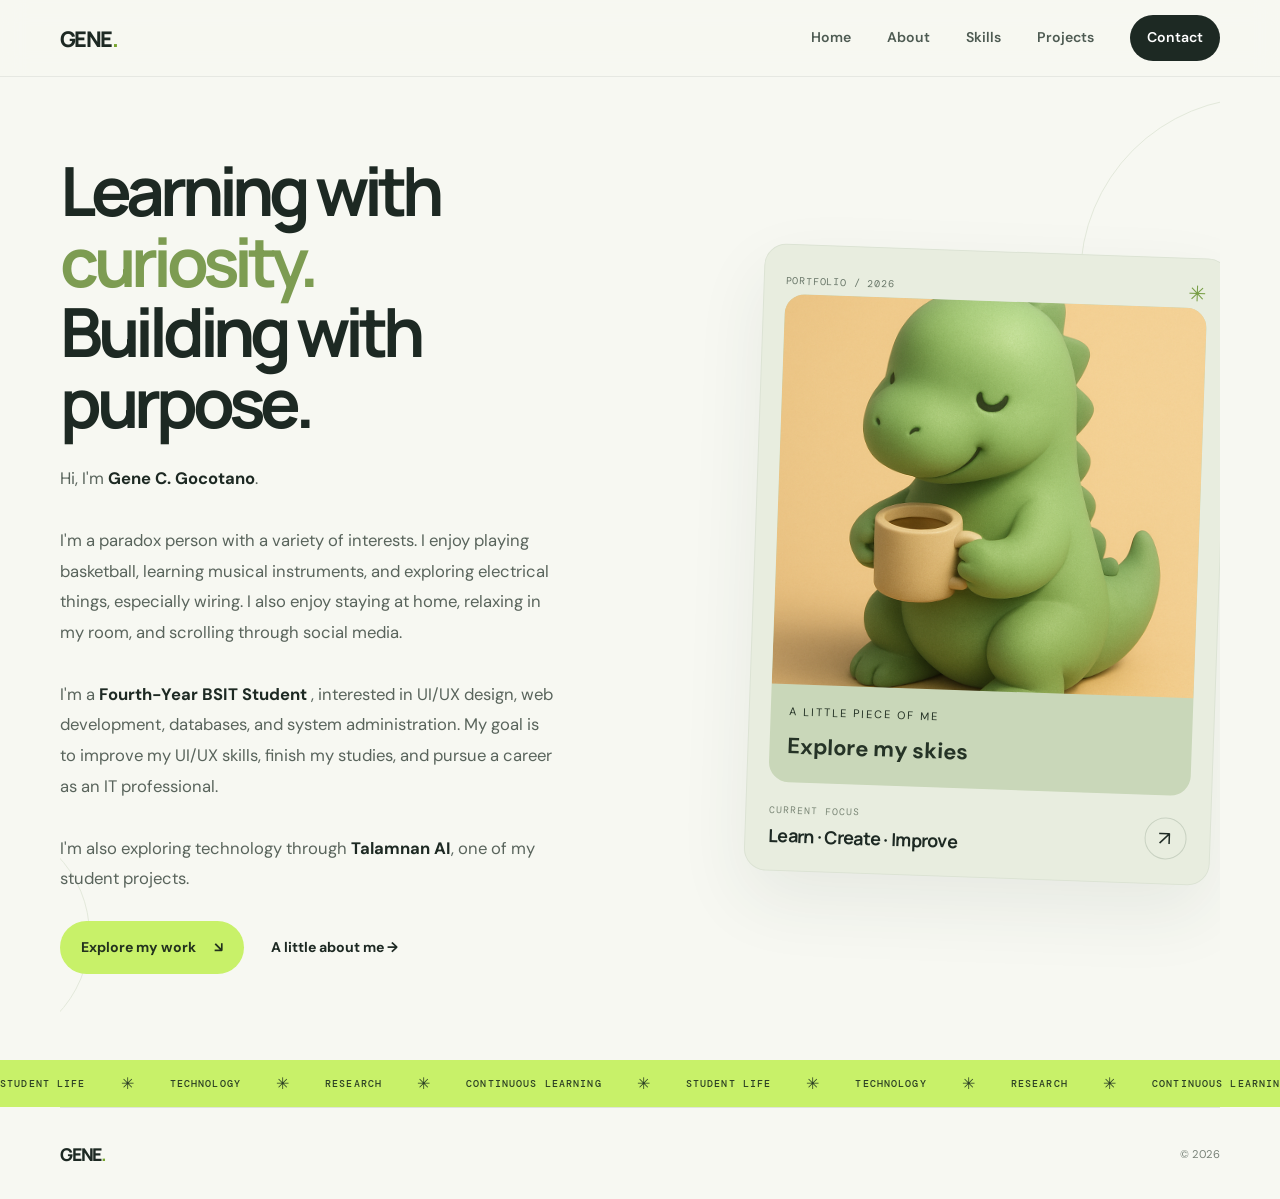
==== index.html @ babecedb "Add portfolio website" ====
<!doctype html>
<!DOCTYPE html>

<html lang="en">

<head>
    <meta charset="utf-8" />
    <meta content="width=device-width, initial-scale=1" name="viewport" />
    <meta content="Gocotano Gene C. — BSIT student portfolio featuring academic work, skills, and learning journey."
        name="description" />
    <title>Home | Gocotano Gene C. — Student Portfolio</title>
    <link href="style.css" rel="stylesheet" />
</head>

<body>
    <a class="skip-link" href="#main">Skip to content</a>
    <header class="site-header">
        <nav aria-label="Main navigation" class="nav wrap">
            <a class="brand" href="index.html">GENE<span>.</span></a>
            <button aria-controls="nav-links" aria-expanded="false" aria-label="Toggle navigation" class="menu-toggle">
                <span></span><span></span><span></span>
            </button>
            <div class="nav-links" id="nav-links"><a href="index.html" aria-current="page">Home</a><a
                    href="about.html">About</a><a href="skills.html">Skills</a><a href="projects.html">Projects</a><a
                    class="nav-cta" href="contact.html">Contact</a></div>
        </nav>
    </header>
    <main id="main">
        <section class="hero wrap" id="home">
            <div class="hero-copy">
               
                <h1>Learning with<br /><span>curiosity.</span><br />Building with purpose.</h1>

                <p class="hero-intro">
                    Hi, I'm <strong>Gene C. Gocotano</strong>.
                    <br><br>
                    I'm a paradox person with a variety of interests.
                    I enjoy playing basketball, learning musical instruments,
                    and exploring electrical things, especially wiring.
                    I also enjoy staying at home, relaxing in my room,
                    and scrolling through social media.
                    <br><br>
                    I'm a <strong>Fourth-Year BSIT Student </strong>,
                    interested in UI/UX design, web development,
                    databases, and system administration.
                    My goal is to improve my UI/UX skills, finish my studies,
                    and pursue a career as an IT professional.
                    <br><br>
                    I'm also exploring technology through
                    <strong>Talamnan AI</strong>, one of my student projects.
                </p>

                <div class="hero-actions">
                    <a class="button button-primary" href="projects.html">Explore my work <span
                            aria-hidden="true">↘</span></a>
                    <a class="text-link" href="about.html">A little about me <span aria-hidden="true">→</span></a>
                </div>
                
            </div>
            <aside aria-label="Portfolio introduction card" class="hero-card">
                <div class="card-top"><span>PORTFOLIO / 2026</span><span class="tiny-star">✳</span></div>


                <div class="dino-feature">
                    <img src="assets/Dino2.PNG" alt="Genesour, my green dinosaur mascot">
                    <div class="dino-caption">
                        <p>A LITTLE PIECE OF ME</p>
                        <h2>Explore my skies</h2>
                    </div>
                </div>



                <div class="hero-card-bottom">
                    <div>
                        <p class="mini-label">CURRENT FOCUS</p>
                        <h2>Learn · Create · Improve</h2>
                    </div>

                    <a href="skies.html" class="round-arrow" aria-label="Explore my sky photos"
                        title="Explore my skies">↗</a>
                </div>

            </aside>
            <div class="hero-orb orb-one"></div>
            <div class="hero-orb orb-two"></div>
        </section>
        <section aria-label="Portfolio themes" class="ticker">
            <div class="ticker-track"><span>STUDENT
                    LIFE</span><i>✳</i><span>TECHNOLOGY</span><i>✳</i><span>RESEARCH</span><i>✳</i><span>CONTINUOUS
                    LEARNING</span><i>✳</i><span>STUDENT
                    LIFE</span><i>✳</i><span>TECHNOLOGY</span><i>✳</i><span>RESEARCH</span><i>✳</i><span>CONTINUOUS
                    LEARNING</span></div>
        </section>
    </main>
    <footer class="footer wrap">
        <a class="brand" href="index.html">GENE<span>.</span></a>
        
        <p>© <span id="year">2026</span></p>
    </footer>
    <script src="script.js"></script>
</body>

</html>
---- style.css ----
@import url('https://fonts.googleapis.com/css2?family=DM+Mono:wght@400;500&family=DM+Sans:wght@400;500;600;700&family=Manrope:wght@400;500;600;700;800&display=swap');

:root {
    --ink: #1d2923;
    --muted: #65716a;
    --green: #c8f169;
    --forest: #203b2d;
    --cream: #f7f8f2;
    --line: #dfe4d9;
    --white: #fff;
    --mono: "DM Mono", monospace;
    --sans: "DM Sans", sans-serif;
    --display: "Manrope", sans-serif
}

* {
    box-sizing: border-box
}

html {
    scroll-behavior: smooth;
    scroll-padding-top: 85px
}

body {
    margin: 0;
    background: var(--cream);
    color: var(--ink);
    font-family: var(--sans);
    line-height: 1.65
}

a {
    color: inherit;
    text-decoration: none
}

.wrap {
    width: min(1160px, calc(100% - 48px));
    margin-inline: auto
}

.skip-link {
    position: absolute;
    left: -999px;
    top: 10px;
    background: #fff;
    padding: 10px;
    z-index: 99
}

.skip-link:focus {
    left: 10px
}

.site-header {
    position: sticky;
    top: 0;
    z-index: 20;
    background: rgba(247, 248, 242, .93);
    backdrop-filter: blur(12px);
    border-bottom: 1px solid rgba(29, 41, 35, .08)
}

.nav {
    height: 76px;
    display: flex;
    align-items: center;
    justify-content: space-between
}

.brand {
    font: 800 1.35rem var(--display);
    letter-spacing: -.07em
}

.brand span {
    color: #77a52e
}

.nav-links {
    display: flex;
    align-items: center;
    gap: 36px;
    font-size: .88rem;
    font-weight: 600
}

.nav-links a:not(.nav-cta) {
    color: #4e5b52
}

.nav-links a:hover,
.text-link:hover {
    color: #6b9128
}

.nav-cta {
    background: var(--ink);
    color: white;
    padding: 11px 17px;
    border-radius: 99px
}

.nav-cta span {
    color: var(--green);
    margin-left: 7px
}

.menu-toggle {
    display: none;
    background: none;
    border: 0
}

.hero {
    min-height: 620px;
    display: grid;
    grid-template-columns: 1.08fr .82fr;
    align-items: center;
    gap: 7%;
    padding-block: 78px 86px;
    position: relative;
    overflow: hidden
}

.hero-copy {
    position: relative;
    z-index: 1
}

.eyebrow {
    font: 500 .68rem var(--mono);
    letter-spacing: .09em;
    color: #6d805e;
    margin: 0 0 22px
}

.status-dot {
    display: inline-block;
    width: 7px;
    height: 7px;
    background: #8ab83d;
    border-radius: 50%;
    margin-right: 8px;
    box-shadow: 0 0 0 4px #e8f3d5
}

.hero h1,
.section-heading h2,
.contact-panel h2 {
    font: 700 clamp(2.9rem, 5.3vw, 5.25rem)/1.04 var(--display);
    letter-spacing: -.075em;
    margin: 0
}

.hero h1 span,
.section-heading h2 span,
.contact-panel h2 span {
    color: #7d9c52
}

.hero-intro {
    font-size: 1.04rem;
    line-height: 1.85;
    color: #59645c;
    max-width: 495px;
    margin: 26px 0 27px
}

.hero-intro strong {
    color: var(--ink)
}

.hero-actions {
    display: flex;
    align-items: center;
    gap: 27px;
    flex-wrap: wrap
}

.button {
    display: inline-flex;
    align-items: center;
    gap: 18px;
    padding: 15px 21px;
    border-radius: 99px;
    font-weight: 700;
    font-size: .88rem;
    transition: transform .2s, background .2s
}

.button:hover {
    transform: translateY(-2px)
}

.button-primary {
    background: var(--green);
    color: #23321e
}

.button-primary:hover {
    background: #b7e451
}

.text-link {
    font-size: .88rem;
    font-weight: 700
}

.hero-note {
    display: flex;
    align-items: center;
    gap: 12px;
    margin-top: 49px;
    color: #7b857d;
    font: .64rem var(--mono);
    letter-spacing: .04em
}

.note-line {
    width: 32px;
    height: 1px;
    background: #aab3a7
}

.hero-card {
    background: #e8eddf;
    border: 1px solid #dce3d4;
    border-radius: 22px;
    padding: 21px;
    transform: rotate(2deg);
    box-shadow: 0 28px 70px rgba(32, 59, 45, .08);
    position: relative;
    z-index: 1
}

.card-top {
    display: flex;
    justify-content: space-between;
    align-items: center;
    font: .62rem var(--mono);
    letter-spacing: .08em;
    color: #687668
}

.tiny-star {
    font-size: 1.35rem;
    color: #789e45
}

.avatar-placeholder {
    margin-top: 18px;
    aspect-ratio: 1.06/1;
    background: #cad7bb;
    border-radius: 13px;
    display: flex;
    align-items: center;
    justify-content: center;
    position: relative;
    overflow: hidden;
    background-image: radial-gradient(ellipse at 72% 30%, rgba(255, 255, 255, .5), transparent 32%), linear-gradient(140deg, #d8e2ca, #b5c8a2)
}

.avatar-placeholder:before,
.avatar-placeholder:after {
    content: "";
    position: absolute;
    border: 1px solid rgba(60, 92, 52, .14);
    border-radius: 50%;
    width: 270px;
    height: 270px
}

.avatar-placeholder:after {
    width: 205px;
    height: 205px
}

.avatar-mark {
    font: 800 8rem var(--display);
    letter-spacing: -.1em;
    color: #5b7d47;
    z-index: 1
}

.avatar-label {
    position: absolute;
    bottom: 16px;
    right: 16px;
    font: .55rem var(--mono);
    letter-spacing: .07em;
    color: #526747;
    text-align: right
}

.hero-card-bottom {
    display: flex;
    justify-content: space-between;
    align-items: center;
    padding: 21px 2px 2px
}

.mini-label {
    font: .6rem var(--mono);
    letter-spacing: .1em;
    color: #798575;
    margin: 0 0 7px
}

.hero-card-bottom h2 {
    font: 700 1.12rem var(--display);
    margin: 0;
    letter-spacing: -.04em
}

.round-arrow {
    width: 42px;
    height: 42px;
    border: 1px solid #c9d2c2;
    border-radius: 50%;
    display: grid;
    place-items: center;
    font-size: 1.25rem
}

.hero-orb {
    position: absolute;
    border: 1px solid #e3e9db;
    border-radius: 50%;
    pointer-events: none
}

.orb-one {
    width: 360px;
    height: 360px;
    right: -220px;
    top: 20px
}

.orb-two {
    width: 230px;
    height: 230px;
    left: -200px;
    bottom: 10px
}

.ticker {
    overflow: hidden;
    background: var(--green);
    padding: 13px 0;
    color: #2c4024
}

.ticker-track {
    display: flex;
    align-items: center;
    justify-content: space-around;
    gap: 35px;
    white-space: nowrap;
    font: 500 .64rem var(--mono);
    letter-spacing: .11em
}

.ticker i {
    font-style: normal;
    font-size: 1rem
}

.section {
    padding-block: 112px
}

.section-heading h2 {
    font-size: clamp(2.6rem, 4.5vw, 4.3rem)
}

.section-heading h2 span {
    color: #86a461
}

.about-grid {
    display: grid;
    grid-template-columns: 1fr 1fr;
    gap: 11%;
    margin-top: 50px
}

.about-lead {
    font: 600 1.55rem/1.45 var(--display);
    letter-spacing: -.04em;
    max-width: 460px;
    margin: 0
}

.about-copy p {
    color: #5f6b62;
    margin: 0 0 19px
}

.about-copy .edit-hint {
    background: #edf2e5;
    border-left: 3px solid #9bc65c;
    padding: 13px 16px;
    font-size: .83rem;
    border-radius: 0 8px 8px 0
}

.edit-hint span {
    color: #668b35
}

.info-pills {
    display: flex;
    gap: 8px;
    flex-wrap: wrap;
    margin-top: 22px
}

.info-pills span {
    border: 1px solid #d8dfd3;
    border-radius: 99px;
    padding: 7px 13px;
    font: .65rem var(--mono);
    color: #566550
}

.skills-section {
    background: var(--forest);
    color: #f6f8ef
}

.section-heading-light .eyebrow {
    color: #b2ce8b
}

.section-heading-light h2 span {
    color: var(--green)
}

.section-desc {
    color: #aab9aa;
    max-width: 310px;
    font-size: .9rem
}

.skill-grid {
    display: grid;
    grid-template-columns: repeat(3, 1fr);
    gap: 14px;
    margin-top: 43px
}

.skill-card {
    position: relative;
    border: 1px solid #49614f;
    border-radius: 15px;
    padding: 26px;
    min-height: 260px;
    background: rgba(255, 255, 255, .025)
}

.skill-number {
    position: absolute;
    right: 22px;
    top: 20px;
    color: #7f9782;
    font: .65rem var(--mono)
}

.skill-icon {
    width: 47px;
    height: 47px;
    border-radius: 13px;
    background: #344f3b;
    color: var(--green);
    display: grid;
    place-items: center;
    font-size: 1.45rem
}

.skill-card h3 {
    font: 700 1.18rem var(--display);
    margin: 25px 0 8px;
    letter-spacing: -.03em
}

.skill-card p {
    color: #b2beb2;
    font-size: .85rem;
    line-height: 1.7;
    margin: 0 0 18px
}

.skill-tag {
    font: .55rem var(--mono);
    letter-spacing: .08em;
    color: #c5e794
}

.projects-heading {
    display: flex;
    align-items: end;
    justify-content: space-between;
    gap: 30px
}

.projects-heading .section-desc {
    color: #6b766d;
    margin-bottom: 5px
}

.project-feature {
    display: grid;
    grid-template-columns: .9fr 1.1fr;
    background: #fff;
    border: 1px solid #e5e9e0;
    border-radius: 19px;
    overflow: hidden;
    margin-top: 48px;
    box-shadow: 0 18px 50px rgba(35, 53, 38, .04)
}

.project-visual {
    min-height: 420px;
    background: #e6eddd;
    position: relative;
    display: grid;
    place-items: center;
    overflow: hidden
}

.plant-graphic {
    width: 290px;
    height: 320px;
    position: relative
}

.plant-graphic:before {
    content: "";
    position: absolute;
    inset: 20px 8px 35px;
    border: 1px solid rgba(74, 108, 60, .17);
    border-radius: 50%
}

.stem {
    position: absolute;
    bottom: 48px;
    left: 145px;
    width: 5px;
    height: 224px;
    background: #557d44;
    border-radius: 5px;
    transform: rotate(7deg);
    z-index: 2
}

.leaf {
    position: absolute;
    width: 100px;
    height: 48px;
    background: linear-gradient(135deg, #86ad5b, #3f7747);
    border-radius: 100% 0 100% 0;
    z-index: 3;
    box-shadow: inset -7px -4px 0 rgba(25, 75, 39, .1)
}

.leaf:after {
    content: "";
    position: absolute;
    left: 8px;
    top: 50%;
    width: 80%;
    height: 1px;
    background: rgba(231, 245, 207, .5);
    transform: rotate(-17deg)
}

.leaf-a {
    left: 48px;
    top: 91px;
    transform: rotate(15deg)
}

.leaf-b {
    left: 145px;
    top: 126px;
    transform: scaleX(-1) rotate(8deg)
}

.leaf-c {
    left: 48px;
    top: 177px;
    transform: rotate(14deg) scale(.8)
}

.leaf-d {
    left: 147px;
    top: 57px;
    transform: scaleX(-1) rotate(22deg) scale(.75)
}

.soil {
    position: absolute;
    bottom: 38px;
    left: 53px;
    width: 190px;
    height: 18px;
    background: #9a9a69;
    border-radius: 50%
}

.graphic-label {
    position: absolute;
    bottom: 0;
    left: 50%;
    transform: translateX(-50%);
    font: .57rem var(--mono);
    letter-spacing: .1em;
    color: #667d56;
    white-space: nowrap
}

.project-index {
    position: absolute;
    top: 22px;
    left: 23px;
    font: .61rem var(--mono);
    letter-spacing: .08em;
    color: #607657
}

.project-details {
    padding: 42px 40px;
    display: flex;
    flex-direction: column
}

.project-meta {
    display: flex;
    justify-content: space-between;
    gap: 10px;
    flex-wrap: wrap;
    font: .56rem var(--mono);
    letter-spacing: .06em;
    color: #7a8779
}

.project-status {
    color: #71963e
}

.project-details h3 {
    font: 700 clamp(2rem, 3.2vw, 3.2rem)/1.08 var(--display);
    letter-spacing: -.07em;
    margin: 24px 0 18px
}

.project-details>p {
    font-size: .91rem;
    line-height: 1.8;
    color: #667168;
    margin: 0
}

.project-facts {
    display: grid;
    grid-template-columns: 1fr 1fr;
    gap: 20px;
    border-top: 1px solid #e7ebe3;
    border-bottom: 1px solid #e7ebe3;
    padding: 20px 0;
    margin-top: 25px
}

.project-facts div {
    display: flex;
    flex-direction: column;
    gap: 7px
}

.project-facts span {
    font: .55rem var(--mono);
    letter-spacing: .07em;
    color: #839081
}

.project-facts strong {
    font-size: .79rem;
    font-weight: 600
}

.project-bottom {
    display: flex;
    align-items: center;
    justify-content: space-between;
    gap: 15px;
    margin-top: auto;
    padding-top: 20px
}

.project-tip {
    font-size: .7rem;
    color: #788378;
    max-width: 220px
}

.project-link {
    font-weight: 700;
    font-size: .78rem;
    white-space: nowrap
}

.project-link span {
    color: #79a13d;
    margin-left: 5px
}

.project-placeholder {
    display: flex;
    align-items: center;
    gap: 20px;
    border: 1px dashed #cbd4c5;
    border-radius: 14px;
    padding: 24px;
    margin-top: 15px
}

.placeholder-symbol {
    width: 45px;
    height: 45px;
    flex-shrink: 0;
    border-radius: 50%;
    background: #e9efdf;
    display: grid;
    place-items: center;
    font-size: 1.5rem;
    color: #78984f
}

.project-placeholder h3 {
    font: 700 1rem var(--display);
    margin: 0 0 3px
}

.project-placeholder p {
    font-size: .8rem;
    color: #737e73;
    margin: 0;
    max-width: 560px
}

.placeholder-label {
    margin-left: auto;
    font: .55rem var(--mono);
    color: #859083;
    white-space: nowrap
}

.reflection-section {
    background: #e9eedf
}

.reflection-inner {
    min-height: 355px;
    display: grid;
    grid-template-columns: 100px 1fr auto;
    gap: 25px;
    align-items: center;
    padding-block: 70px
}

.quote-mark {
    font: 9rem Georgia, serif;
    color: #a5c477;
    align-self: start;
    line-height: 1
}

.reflection-inner .eyebrow {
    margin-bottom: 16px
}

.reflection-inner h2 {
    font: 700 clamp(2.5rem, 4.2vw, 4rem)/1.08 var(--display);
    letter-spacing: -.07em;
    margin: 0
}

.reflection-inner h2 span {
    color: #789c49
}

.reflection-prompt {
    color: #6c786b;
    max-width: 530px;
    font-size: .9rem;
    margin: 20px 0 0
}

.reflection-stamp {
    width: 118px;
    height: 118px;
    border: 1px solid #c2d0b4;
    border-radius: 50%;
    display: grid;
    place-content: center;
    text-align: center;
    font: .65rem/1.7 var(--mono);
    letter-spacing: .1em;
    color: #667d55;
    transform: rotate(10deg)
}

.reflection-stamp span {
    font-size: 1.3rem;
    color: #8aaa5e
}

.contact-section {
    padding-block: 90px
}

.contact-panel {
    background: #243d2e;
    color: #fff;
    border-radius: 20px;
    padding: 55px 6%;
    display: grid;
    grid-template-columns: 1fr .8fr;
    gap: 12%;
    align-items: center
}

.contact-panel .eyebrow {
    color: #b5d28e
}

.contact-panel h2 {
    font-size: clamp(2.8rem, 4.8vw, 4.5rem)
}

.contact-panel h2 span {
    color: var(--green)
}

.contact-copy {
    max-width: 410px;
    color: #c2cec1;
    font-size: .9rem;
    margin: 21px 0 0
}

.contact-side {
    border-left: 1px solid #506454;
    padding-left: 36px
}

.contact-side .mini-label {
    color: #b0c1ad
}

.email-link {
    font: 600 clamp(.9rem, 1.6vw, 1.25rem) var(--display);
    color: var(--green);
    display: inline-flex;
    gap: 14px;
    align-items: center;
    overflow-wrap: anywhere
}

.contact-note {
    font-size: .75rem;
    color: #b3c0b3;
    line-height: 1.7;
    margin: 11px 0 25px
}

.button-light {
    background: var(--green);
    color: #263c2a;
    padding: 12px 18px;
    font-size: .8rem
}

.footer {
    min-height: 92px;
    display: flex;
    align-items: center;
    justify-content: space-between;
    gap: 18px;
    border-top: 1px solid var(--line);
    color: #788278
}

.footer p {
    font-size: .7rem
}

.footer .brand {
    color: var(--ink);
    font-size: 1.1rem
}

@media(max-width:800px) {
    .wrap {
        width: min(100% - 36px, 620px)
    }

    .hero {
        grid-template-columns: 1fr;
        gap: 45px;
        padding-block: 65px
    }

    .hero h1 {
        font-size: clamp(3rem, 12vw, 5rem)
    }

    .hero-card {
        max-width: 440px;
        width: 100%;
        justify-self: center;
        transform: rotate(1deg)
    }

    .hero-note {
        margin-top: 33px
    }

    .ticker-track {
        justify-content: flex-start;
        padding-left: 20px;
        gap: 23px
    }

    .section {
        padding-block: 78px
    }

    .about-grid {
        grid-template-columns: 1fr;
        gap: 22px;
        margin-top: 34px
    }

    .skill-grid {
        grid-template-columns: 1fr
    }

    .skill-card {
        min-height: auto
    }

    .projects-heading {
        display: block
    }

    .projects-heading .section-desc {
        margin-top: 20px
    }

    .project-feature {
        grid-template-columns: 1fr
    }

    .project-visual {
        min-height: 300px
    }

    .project-details {
        padding: 30px 25px
    }

    .project-placeholder {
        align-items: flex-start;
        flex-wrap: wrap
    }

    .placeholder-label {
        margin-left: 65px
    }

    .reflection-inner {
        grid-template-columns: 44px 1fr;
        gap: 14px;
        padding-block: 60px
    }

    .quote-mark {
        font-size: 5rem
    }

    .reflection-stamp {
        display: none
    }

    .contact-panel {
        grid-template-columns: 1fr;
        gap: 30px;
        padding: 38px 27px
    }

    .contact-side {
        border-left: 0;
        border-top: 1px solid #506454;
        padding: 25px 0 0
    }

    .contact-section {
        padding-block: 60px
    }

    .footer {
        padding-block: 20px;
        flex-wrap: wrap
    }

    .footer p {
        margin: 0
    }

    .nav {
        height: 66px
    }

    .menu-toggle {
        display: flex;
        flex-direction: column;
        gap: 5px;
        padding: 10px;
        cursor: pointer
    }

    .menu-toggle span {
        display: block;
        width: 22px;
        height: 2px;
        background: var(--ink)
    }

    .nav-links {
        display: none;
        position: absolute;
        top: 66px;
        left: 0;
        right: 0;
        background: var(--cream);
        padding: 20px 24px 25px;
        border-bottom: 1px solid var(--line);
        flex-direction: column;
        align-items: stretch;
        gap: 18px
    }

    .nav-links.open {
        display: flex
    }

    .nav-cta {
        text-align: center
    }

    .project-facts {
        grid-template-columns: 1fr
    }
}

@media(prefers-reduced-motion:reduce) {
    html {
        scroll-behavior: auto
    }

    *,
    *:before,
    *:after {
        transition: none !important
    }
}

/* Genesour clickable feature */
.dino-feature {
  display: block;
  position: relative;
  overflow: hidden;
  border-radius: 20px;
  text-decoration: none;
  background: #c9d7b9;
  color: #253326;
}

.dino-feature img {
  display: block;
  width: 100%;
  height: 390px;
  object-fit: cover;
  object-position: center;
}

.dino-caption {
  padding: 18px;
}

.dino-caption p {
  font-size: 11px;
  letter-spacing: 2px;
  margin: 0 0 8px;
}

.dino-caption h2 {
  margin: 0;
  font-size: 22px;
}

.dino-feature:hover {
  transform: translateY(-3px);
  transition: transform 0.2s ease;
}

.dino-feature:focus-visible {
  outline: 3px solid #63834d;
  outline-offset: 4px;
}

@media (max-width: 600px) {
  .dino-feature img {
    height: 320px;
  }
}

a.round-arrow {
  display: inline-flex;
  align-items: center;
  justify-content: center;
  text-decoration: none;
  color: inherit;
  cursor: pointer;
  flex-shrink: 0;
}

a.round-arrow:hover {
  background: #dce6d2;
  transform: translateY(-2px);
}

a.round-arrow:focus-visible {
  outline: 3px solid #63834d;
  outline-offset: 4px;
}



/* =========================
   SKY DIARY - BLUE THEME
   ========================= */

.sky-page {
  background: #f2f7fb;
  color: #203c55;
  min-height: 100vh;
}

.sky-header {
  max-width: 1200px;
  margin: auto;
  padding: 28px 5%;
  display: flex;
  justify-content: space-between;
  align-items: center;
  gap: 16px;
}

.sky-brand {
  color: #244b6b;
  font-weight: 800;
  letter-spacing: 2px;
  text-decoration: none;
}

.sky-back {
  color: #426984;
  text-decoration: none;
  font-size: 14px;
}

.sky-back:hover,
.sky-footer a:hover {
  text-decoration: underline;
}

.sky-main {
  max-width: 1200px;
  margin: auto;
  padding: 30px 5% 50px;
}

.sky-intro {
  padding: 35px 0 65px;
  max-width: 720px;
}

.sky-label {
  color: #6586a0;
  font-size: 11px;
  letter-spacing: 2px;
  font-weight: 600;
}

.sky-intro h1 {
  font-size: clamp(52px, 9vw, 100px);
  line-height: 0.98;
  letter-spacing: -4px;
  margin: 22px 0;
}

.sky-intro h1 span {
  color: #72a9d3;
}

.sky-description {
  color: #607b91;
  line-height: 1.8;
  max-width: 440px;
  font-size: 15px;
}

.sky-section-heading {
  display: flex;
  justify-content: space-between;
  align-items: end;
  gap: 16px;
  margin-bottom: 24px;
}

.sky-section-heading h2 {
  font-size: clamp(25px, 4vw, 38px);
  letter-spacing: -1px;
  margin: 8px 0 0;
}

.sky-count {
  font-size: 10px;
  letter-spacing: 1.5px;
  color: #7591a7;
}

.sky-gallery {
  display: grid;
  grid-template-columns: repeat(2, minmax(0, 1fr));
  gap: 24px;
}

.sky-photo {
  margin: 0;
  min-width: 0;
}

.sky-photo img {
  display: block;
  width: 100%;
  aspect-ratio: 4 / 5;
  object-fit: cover;
  border-radius: 18px;
  background: #dceaf5;
}

.sky-photo figcaption {
  padding: 14px 2px 18px;
}

.sky-photo h3 {
  font-size: 18px;
  margin: 0 0 6px;
}

.sky-photo p {
  color: #71889b;
  font-size: 13px;
  margin: 0;
  line-height: 1.6;
}

.sky-footer {
  border-top: 1px solid #d7e4ed;
  margin-top: 50px;
  padding-top: 24px;
  display: flex;
  justify-content: space-between;
  align-items: center;
  gap: 16px;
  flex-wrap: wrap;
}

.sky-footer p {
  color: #7591a7;
  font-size: 10px;
  letter-spacing: 1.2px;
}

.sky-footer a {
  color: #426984;
  text-decoration: none;
  font-size: 13px;
}

@media (max-width: 600px) {
  .sky-header {
    padding: 22px 5%;
  }

  .sky-main {
    padding-top: 20px;
  }

  .sky-intro {
    padding: 25px 0 45px;
  }

  .sky-intro h1 {
    letter-spacing: -2px;
  }

  .sky-gallery {
    grid-template-columns: 1fr;
    gap: 12px;
  }

  .sky-photo img {
    aspect-ratio: 4 / 5;
  }

  .sky-count {
    display: none;
  }
}

/* Clickable Sky Diary photos */
.sky-photo-button {
  display: block;
  position: relative;
  width: 100%;
  padding: 0;
  border: 0;
  background: #dceaf5;
  border-radius: 18px;
  overflow: hidden;
  cursor: zoom-in;
  text-align: left;
}

.sky-photo-button img {
  transition: transform 0.3s ease;
}

.sky-photo-button:hover img {
  transform: scale(1.035);
}

.sky-photo-hint {
  position: absolute;
  bottom: 12px;
  right: 12px;
  background: rgba(255, 255, 255, 0.92);
  color: #244b6b;
  font-size: 10px;
  letter-spacing: 1px;
  padding: 9px 12px;
  border-radius: 50px;
}

.sky-photo-button:focus-visible {
  outline: 3px solid #527ea5;
  outline-offset: 4px;
}

/* Large photo viewer */
.sky-lightbox {
  border: 0;
  padding: 0;
  background: transparent;
  width: min(92vw, 900px);
  max-width: 92vw;
  max-height: 92vh;
  overflow: visible;
}

.sky-lightbox::backdrop {
  background: rgba(16, 35, 52, 0.86);
  backdrop-filter: blur(5px);
}

.sky-lightbox-content {
  position: relative;
  background: #eff6fb;
  padding: 14px;
  border-radius: 18px;
  color: #244b6b;
}

.sky-lightbox-content img {
  display: block;
  max-width: 100%;
  max-height: 78vh;
  width: auto;
  height: auto;
  margin: auto;
  object-fit: contain;
  border-radius: 10px;
}

.sky-lightbox-content p {
  margin: 12px 4px 2px;
  font-size: 14px;
}

.sky-lightbox-close {
  position: absolute;
  top: -14px;
  right: -14px;
  width: 42px;
  height: 42px;
  border: 0;
  border-radius: 50%;
  background: #ffffff;
  color: #244b6b;
  font-size: 28px;
  cursor: pointer;
  box-shadow: 0 3px 12px rgba(0, 0, 0, 0.15);
}

.sky-lightbox-close:focus-visible {
  outline: 3px solid #72a9d3;
  outline-offset: 3px;
}

/* =========================
   FEATURED CAPSTONE
   ========================= */

.capstone-feature {
  background: #e7ecdc;
  color: #24352a;
  padding: clamp(22px, 5vw, 48px);
  border-radius: 24px;
  border: 1px solid #d9e1cf;
  margin: 24px 0;
  overflow-wrap: anywhere;
}

.capstone-topline {
  display: flex;
  justify-content: space-between;
  flex-wrap: wrap;
  gap: 10px;
  font-size: 10px;
  letter-spacing: 1.3px;
  color: #687c5e;
}

.capstone-heading {
  margin: 44px 0 30px;
  max-width: 850px;
}

.capstone-label {
  font-size: 10px;
  letter-spacing: 1.8px;
  color: #718467;
  font-weight: 700;
  margin: 0 0 10px;
}

.capstone-heading h2 {
  font-size: clamp(36px, 7vw, 66px);
  letter-spacing: -2px;
  line-height: 1;
  margin: 0 0 20px;
}

.capstone-heading h3 {
  font-size: clamp(16px, 2vw, 21px);
  font-weight: 500;
  line-height: 1.65;
  max-width: 760px;
  margin: 0;
}

.capstone-divider {
  height: 1px;
  background: #ccd7c1;
  margin: 28px 0;
}

.capstone-details {
  display: grid;
  grid-template-columns: repeat(2, minmax(0, 1fr));
  gap: 24px;
}

.capstone-details h4 {
  font-size: 15px;
  line-height: 1.6;
  margin: 0;
}

.capstone-description {
  max-width: 760px;
  margin-top: 30px;
  line-height: 1.85;
  color: #4f6350;
  font-size: 14px;
}

.capstone-tags {
  display: flex;
  flex-wrap: wrap;
  gap: 8px;
  margin-top: 24px;
}

.capstone-tags span {
  border: 1px solid #c6d2bb;
  padding: 9px 12px;
  border-radius: 40px;
  font-size: 11px;
  color: #4b6343;
}

.capstone-status {
  font-size: 10px;
  letter-spacing: 1.6px;
  margin: 32px 0 0;
  color: #6d805e;
}

@media (max-width: 600px) {
  .capstone-details {
    grid-template-columns: 1fr;
    gap: 20px;
  }

  .capstone-heading {
    margin-top: 32px;
  }
}

/* =========================
   SKILL GARDEN
   ========================= */

.skills-page {
  background: #f6f7f0;
  color: #26382b;
  min-height: 100vh;
}

.garden-header {
  max-width: 1200px;
  margin: auto;
  padding: 28px 5%;
  display: flex;
  align-items: center;
  justify-content: space-between;
  gap: 16px;
}

.garden-brand {
  color: #304a35;
  text-decoration: none;
  font-weight: 800;
  letter-spacing: 2px;
}

.garden-back {
  color: #617461;
  text-decoration: none;
  font-size: 13px;
}

.garden-main {
  max-width: 1200px;
  margin: auto;
  padding: 35px 5% 55px;
}

.garden-hero {
  padding: 25px 0 65px;
  max-width: 800px;
}

.garden-eyebrow {
  color: #788b70;
  font-size: 10px;
  letter-spacing: 2px;
  font-weight: 700;
}

.garden-hero h1 {
  font-size: clamp(54px, 9vw, 100px);
  line-height: .97;
  letter-spacing: -4px;
  margin: 24px 0;
}

.garden-hero h1 span {
  color: #75966b;
}

.garden-intro {
  max-width: 470px;
  line-height: 1.9;
  font-size: 15px;
  color: #69796a;
}

.garden-note {
  display: flex;
  align-items: center;
  gap: 12px;
  margin-top: 30px;
  color: #55714d;
  font-size: 13px;
}

.garden-spark {
  font-size: 25px;
  color: #87a76f;
}

.garden-section-heading {
  display: flex;
  align-items: end;
  justify-content: space-between;
  gap: 16px;
  margin-bottom: 24px;
}

.garden-section-heading h2 {
  font-size: clamp(26px, 4vw, 38px);
  letter-spacing: -1px;
  margin: 8px 0 0;
}

.garden-count {
  font-size: 10px;
  letter-spacing: 1.5px;
  color: #859581;
}

.garden-grid {
  display: grid;
  grid-template-columns: repeat(2, minmax(0, 1fr));
  gap: 16px;
  align-items: start;
}

.garden-card {
  background: #fff;
  border: 1px solid #e3e8dd;
  border-radius: 20px;
  padding: 22px;
  min-width: 0;
  transition: box-shadow .2s ease,
              transform .2s ease;
}

.garden-card:hover {
  box-shadow: 0 12px 30px rgba(46, 68, 44, .07);
  transform: translateY(-2px);
}

.garden-featured {
  background: #e8eedf;
  border-color: #dce5d2;
}

.garden-card summary {
  list-style: none;
  display: flex;
  align-items: center;
  gap: 14px;
  cursor: pointer;
}

.garden-card summary::-webkit-details-marker {
  display: none;
}

.garden-card summary:focus-visible {
  outline: 2px solid #75966b;
  outline-offset: 5px;
  border-radius: 8px;
}

.garden-icon {
  width: 52px;
  height: 52px;
  flex-shrink: 0;
  display: grid;
  place-items: center;
  border-radius: 16px;
  font-size: 25px;
}

.garden-green {
  background: #597b50;
  color: white;
}

.garden-blue {
  background: #719fbe;
  color: white;
}

.garden-olive {
  background: #8b9b76;
  color: white;
}

.garden-sky {
  background: #8299bc;
  color: white;
}

.garden-card-text {
  display: flex;
  flex-direction: column;
  gap: 5px;
  flex: 1;
  min-width: 0;
}

.garden-tag {
  color: #7d9176;
  font-size: 9px;
  letter-spacing: 1.3px;
  font-weight: 700;
}

.garden-card-text strong {
  font-size: 18px;
  line-height: 1.35;
}

.garden-short {
  color: #7b897c;
  font-size: 12px;
  line-height: 1.6;
}

.garden-toggle {
  flex-shrink: 0;
  border: 1px solid #d4decd;
  border-radius: 50%;
  width: 32px;
  height: 32px;
  display: grid;
  place-items: center;
  color: #55714d;
  font-size: 20px;
  transition: transform .2s ease;
}

.garden-card[open] .garden-toggle {
  transform: rotate(45deg);
}

.garden-details {
  border-top: 1px solid #e3e9de;
  margin-top: 20px;
  padding-top: 18px;
}

.garden-details p {
  font-size: 13px;
  line-height: 1.85;
  color: #647565;
}

.garden-details .garden-detail-label {
  margin-top: 22px;
  font-size: 9px;
  letter-spacing: 1.4px;
  font-weight: 700;
  color: #84937d;
}

.garden-pills {
  display: flex;
  flex-wrap: wrap;
  gap: 7px;
}

.garden-pills span {
  padding: 8px 10px;
  border: 1px solid #dce4d6;
  background: rgba(255,255,255,.55);
  border-radius: 30px;
  font-size: 11px;
  color: #526a50;
}

.garden-quote {
  background: #e5ebdc;
  border-radius: 24px;
  padding: clamp(24px, 5vw, 46px);
  margin-top: 70px;
}

.garden-quote h2 {
  max-width: 720px;
  font-size: clamp(27px, 5vw, 48px);
  line-height: 1.2;
  letter-spacing: -1.5px;
  margin: 18px 0;
}

.garden-quote h2 span {
  display: block;
  color: #78936b;
}

.garden-quote > p:last-child {
  color: #71826b;
  font-size: 12px;
  letter-spacing: 1px;
  margin-top: 24px;
}

.garden-footer {
  border-top: 1px solid #dfe5d9;
  margin-top: 45px;
  padding-top: 24px;
  display: flex;
  align-items: center;
  justify-content: space-between;
  flex-wrap: wrap;
  gap: 14px;
}

.garden-footer span {
  font-size: 10px;
  letter-spacing: 1px;
  color: #81907b;
}

.garden-footer a {
  text-decoration: none;
  color: #526b4c;
  font-size: 13px;
}

.garden-footer a:hover,
.garden-back:hover {
  text-decoration: underline;
}

@media (max-width: 650px) {
  .garden-header {
    padding: 22px 5%;
  }

  .garden-main {
    padding-top: 20px;
  }

  .garden-hero {
    padding: 25px 0 45px;
  }

  .garden-hero h1 {
    letter-spacing: -2.5px;
  }

  .garden-grid {
    grid-template-columns: 1fr;
  }

  .garden-card {
    padding: 18px;
  }

  .garden-quote {
    margin-top: 45px;
  }

  .garden-count {
    display: none;
  }
}

@media (prefers-reduced-motion: reduce) {
  .garden-card,
  .garden-toggle {
    transition: none;
  }
}

/* Justify the Talamnan AI reflection */
.project-reflection p {
    text-align: justify;
}

/* Ongoing capstone progress */
.capstone-progress {
    margin-top: 20px;
    padding-top: 18px;
    border-top: 1px solid rgba(100, 120, 90, 0.25);
}

.capstone-progress h4 {
    margin-bottom: 8px;
}

.capstone-progress p {
    line-height: 1.8;
    color: inherit;
}
     
/* Justify the Talamnan AI reflection */
.project-reflection p {
    text-align: justify;
}

/* Ongoing capstone progress */
.capstone-progress {
    margin-top: 20px;
    padding-top: 18px;
    border-top: 1px solid rgba(100, 120, 90, 0.25);
}

.capstone-progress h4 {
    margin-bottom: 8px;
}

.capstone-progress p {
    line-height: 1.8;
    color: inherit;
}

/* About page introduction */
.about-intro {
    max-width: 1100px;
    margin: 0 auto;
    padding: 90px 8% 80px;
}

.about-eyebrow {
    font-size: 12px;
    letter-spacing: 0.16em;
    font-weight: 600;
    margin-bottom: 30px;
    color: #71846a;
}

.about-heading {
    font-size: clamp(38px, 6vw, 76px);
    line-height: 1.08;
    letter-spacing: -0.045em;
    margin: 0;
    color: #344638;
}

.about-heading span {
    font-family: Georgia, serif;
    font-style: italic;
    font-weight: 400;
    color: #829579;
}

.about-divider {
    width: 100%;
    height: 1px;
    background: rgba(100, 120, 90, 0.3);
    margin: 32px 0;
}

.about-description {
    max-width: 720px;
}

.about-description p {
    line-height: 1.9;
    color: #586356;
    margin-bottom: 18px;
}

.about-description .about-lead {
    font-size: 18px;
    font-weight: 500;
    color: #39483b;
}

.about-meta {
    display: flex;
    flex-wrap: wrap;
    gap: 12px;
    margin-top: 35px;
}

.about-meta span {
    font-size: 11px;
    letter-spacing: 0.08em;
    padding: 9px 14px;
    border: 1px solid rgba(100, 120, 90, 0.35);
    border-radius: 30px;
    color: #52644e;
}

@media (max-width: 768px) {
    .about-intro {
        padding: 60px 6% 50px;
    }

    .about-eyebrow {
        margin-bottom: 22px;
    }

    .about-heading {
        font-size: clamp(36px, 10vw, 54px);
    }

    .about-description .about-lead {
        font-size: 16px;
    }

    .about-description p {
        text-align: left;
    }

    .about-meta {
        gap: 8px;
    }
}

/* About page introduction */
.about-intro {
    max-width: 1100px;
    margin: 0 auto;
    padding: 90px 8% 80px;
}

.about-eyebrow {
    font-size: 12px;
    letter-spacing: 0.16em;
    font-weight: 600;
    margin-bottom: 30px;
    color: #71846a;
}

.about-heading {
    font-size: clamp(38px, 6vw, 76px);
    line-height: 1.08;
    letter-spacing: -0.045em;
    margin: 0;
    color: #344638;
}

.about-heading span {
    font-family: Georgia, serif;
    font-style: italic;
    font-weight: 400;
    color: #829579;
}

.about-divider {
    width: 100%;
    height: 1px;
    background: rgba(100, 120, 90, 0.3);
    margin: 32px 0;
}

.about-description {
    max-width: 720px;
}

.about-description p {
    line-height: 1.9;
    color: #586356;
    margin-bottom: 18px;
}

.about-description .about-lead {
    font-size: 18px;
    font-weight: 500;
    color: #39483b;
}

.about-meta {
    display: flex;
    flex-wrap: wrap;
    gap: 12px;
    margin-top: 35px;
}

.about-meta span {
    font-size: 11px;
    letter-spacing: 0.08em;
    padding: 9px 14px;
    border: 1px solid rgba(100, 120, 90, 0.35);
    border-radius: 30px;
    color: #52644e;
}

@media (max-width: 768px) {
    .about-intro {
        padding: 60px 6% 50px;
    }

    .about-eyebrow {
        margin-bottom: 22px;
    }

    .about-heading {
        font-size: clamp(36px, 10vw, 54px);
    }

    .about-description .about-lead {
        font-size: 16px;
    }

    .about-description p {
        text-align: left;
    }

    .about-meta {
        gap: 8px;
    }
}


/* ABOUT PAGE - HOBBIES */

.about-hobbies {
    padding: 40px 8% 100px;
    max-width: 1100px;
    margin: 0 auto;
}

.hobbies-heading {
    font-size: clamp(2rem, 4vw, 3.5rem);
    line-height: 1.15;
    color: #344638;
    margin: 20px 0 40px;
}

.hobbies-heading span {
    color: #829579;
    font-style: italic;
}

.hobbies-grid {
    display: grid;
    grid-template-columns: repeat(2, minmax(0, 1fr));
    gap: 18px;
}

.hobby-card {
    background: #f5f5ed;
    border: 1px solid #dce2d5;
    border-radius: 18px;
    padding: 28px;
    transition: transform 0.25s ease,
                box-shadow 0.25s ease;
}

.hobby-card:hover {
    transform: translateY(-4px);
    box-shadow: 0 10px 25px rgba(52, 70, 56, 0.08);
}

.hobby-number {
    font-size: 0.8rem;
    letter-spacing: 2px;
    color: #829579;
}

.hobby-card h3 {
    color: #344638;
    font-size: 1.3rem;
    margin: 18px 0 10px;
}

.hobby-card p {
    color: #586356;
    line-height: 1.8;
    margin: 0;
}

@media (max-width: 650px) {
    .about-hobbies {
        padding: 30px 6% 70px;
    }

    .hobbies-grid {
        grid-template-columns: 1fr;
    }

    .hobby-card {
        padding: 24px;
    }
}
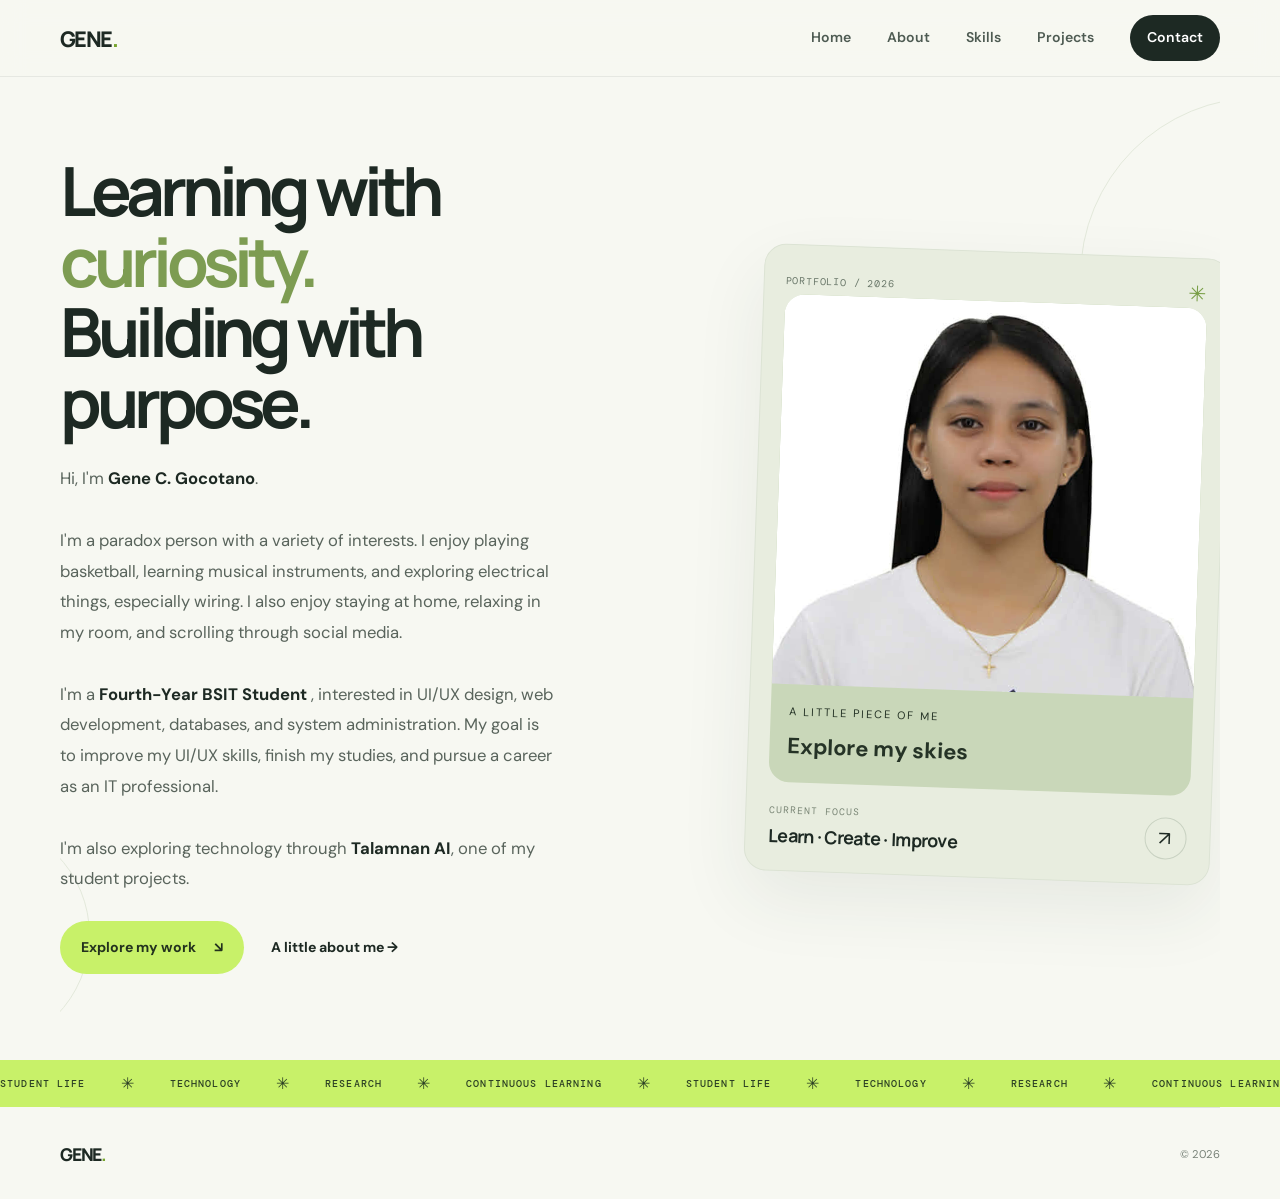
==== commit 6680f171: "Replace DINO with profile photo" ====
--- a/index.html
+++ b/index.html
@@ -62,7 +62,7 @@
 
 
                 <div class="dino-feature">
-                    <img src="assets/Dino2.PNG" alt="Genesour, my green dinosaur mascot">
+                   <img src="assets/my-face.jpg" alt="Gene's profile photo">
                     <div class="dino-caption">
                         <p>A LITTLE PIECE OF ME</p>
                         <h2>Explore my skies</h2>
